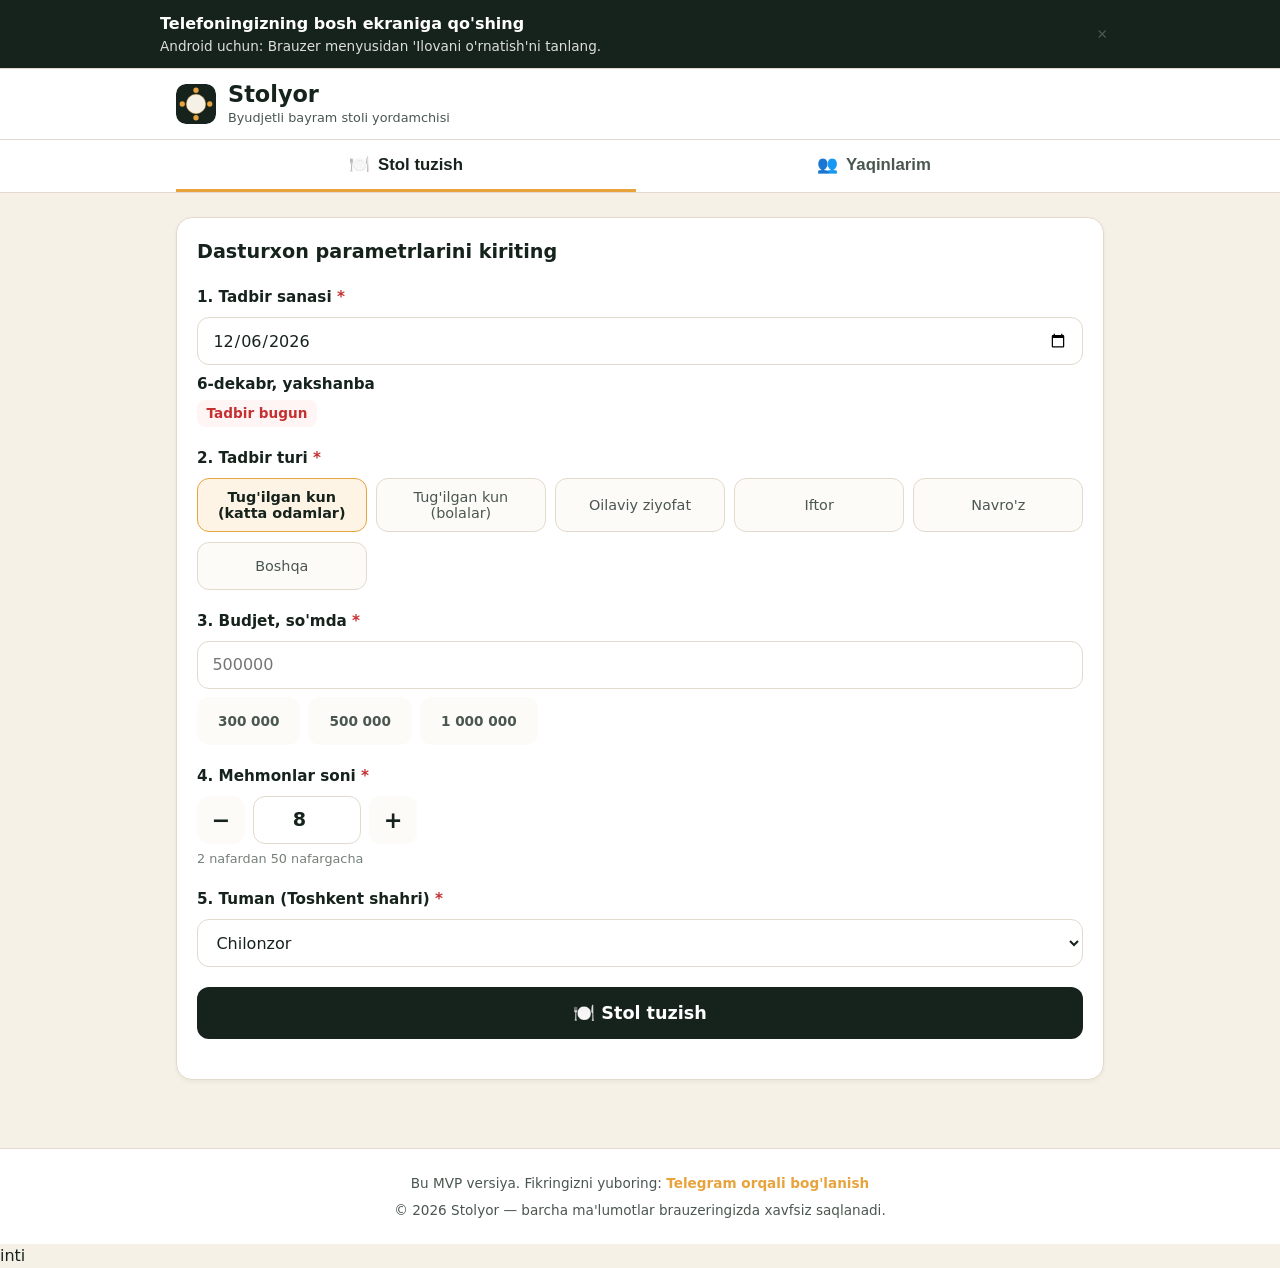
==== index.html @ 7477753a "stolyor" ====
<!DOCTYPE html>
<html lang="uz">
<head>
  <meta charset="UTF-8">
  <meta name="viewport" content="width=device-width, initial-scale=1.0">
  <title>Stolyor — Byudjetli bayram stoli rejalashtiruvchisi</title>
  <meta name="description" content="Tadbir va bayram dasturxonini byudjet asosida rejalashtiruvchi mobil yordamchi">
  <meta name="theme-color" content="#16231D">

  <!-- Favicon va PWA Manifest (nisbiy yo'llar) -->
  <link rel="icon" type="image/svg+xml" href="./icons/icon.svg">
  <link rel="apple-touch-icon" href="./icons/icon-192.png">
  <link rel="manifest" href="./manifest.json">

  <link rel="stylesheet" href="./style.css">
</head>
<body>
  <!-- Ilovani o'rnatish bo'yicha maslahat (PWA Banner) -->
  <aside id="pwa-install-banner" class="pwa-banner hidden" aria-label="Ilovani o'rnatish">
    <div class="pwa-banner-content">
      <div class="pwa-banner-text">
        <strong>Telefoningizning bosh ekraniga qo'shing</strong>
        <p id="pwa-instructions">Ilovadan tez va qulay foydalanish uchun o'rnatib oling.</p>
      </div>
      <div class="pwa-banner-actions">
        <button id="pwa-install-btn" class="btn btn-sm btn-amber hidden">O'rnatish</button>
        <button id="pwa-dismiss-btn" class="btn btn-sm btn-subtle" aria-label="Yopish">✕</button>
      </div>
    </div>
  </aside>

  <!-- Yaqinlashib kelayotgan tadbir eslatmasi (Global Banner) -->
  <section id="global-reminder-banner" class="reminder-banner hidden" aria-live="polite">
    <div class="reminder-content">
      <span class="reminder-icon">🎉</span>
      <div class="reminder-text" id="global-reminder-text"></div>
      <div class="reminder-actions">
        <button id="reminder-plan-btn" class="btn btn-sm btn-amber">Reja tuzish</button>
        <button id="reminder-later-btn" class="btn btn-sm btn-subtle">Keyinroq</button>
      </div>
    </div>
  </section>

  <!-- Asosiy Sarlavha (Header) -->
  <header class="app-header">
    <div class="container header-inner">
      <div class="brand">
        <img src="./icons/icon.svg" alt="Stolyor logotipi" class="app-logo" width="40" height="40">
        <div>
          <h1 class="brand-title">Stolyor</h1>
          <p class="brand-subtitle">Byudjetli bayram stoli yordamchisi</p>
        </div>
      </div>
    </div>
  </header>

  <!-- Asosiy bo'limlar navigatsiyasi (Tabs) -->
  <nav class="tabs-nav-container" aria-label="Asosiy sahifalar">
    <div class="container">
      <div class="tabs-nav" role="tablist">
        <button id="tab-btn-planner" role="tab" aria-selected="true" aria-controls="tab-planner" class="tab-btn active">
          <span class="tab-icon">🍽️</span> Stol tuzish
        </button>
        <button id="tab-btn-people" role="tab" aria-selected="false" aria-controls="tab-people" class="tab-btn">
          <span class="tab-icon">👥</span> Yaqinlarim
        </button>
      </div>
    </div>
  </nav>

  <!-- Asosiy kontent -->
  <main class="container main-content">

    <!-- ========================================== -->
    <!-- TAB 1: STOL TUZISH                         -->
    <!-- ========================================== -->
    <section id="tab-planner" role="tabpanel" aria-labelledby="tab-btn-planner" class="tab-pane active">
      
      <!-- Kiritish formasi -->
      <form id="planner-form" class="card form-card" novalidate>
        <h2 class="card-title">Dasturxon parametrlarini kiriting</h2>

        <!-- 1. Tadbir sanasi -->
        <div class="form-group">
          <label for="event-date" class="form-label">
            1. Tadbir sanasi <span class="required">*</span>
          </label>
          <input type="date" id="event-date" class="form-control" required>
          <div id="date-uzbek-display" class="date-uzbek-badge" aria-live="polite"></div>
          <div id="date-countdown-display" class="date-countdown-badge" aria-live="polite"></div>
          <div id="date-error" class="form-error hidden" role="alert"></div>
        </div>

        <!-- 2. Tadbir turi (Katta chiplar) -->
        <div class="form-group">
          <label class="form-label">
            2. Tadbir turi <span class="required">*</span>
          </label>
          <div id="event-type-chips" class="chips-grid" role="radiogroup" aria-label="Tadbir turi">
            <button type="button" class="chip active" data-type="Tug'ilgan kun (katta odamlar)" role="radio" aria-checked="true">
              Tug'ilgan kun (katta odamlar)
            </button>
            <button type="button" class="chip" data-type="Tug'ilgan kun (bolalar)" role="radio" aria-checked="false">
              Tug'ilgan kun (bolalar)
            </button>
            <button type="button" class="chip" data-type="Oilaviy ziyofat" role="radio" aria-checked="false">
              Oilaviy ziyofat
            </button>
            <button type="button" class="chip" data-type="Iftor" role="radio" aria-checked="false">
              Iftor
            </button>
            <button type="button" class="chip" data-type="Navro'z" role="radio" aria-checked="false">
              Navro'z
            </button>
            <button type="button" class="chip" data-type="Boshqa" role="radio" aria-checked="false">
              Boshqa
            </button>
          </div>
          <div id="custom-event-container" class="custom-event-box hidden">
            <label for="custom-event-input" class="form-label-sub">Tadbir nomini yozing:</label>
            <input type="text" id="custom-event-input" class="form-control" placeholder="Masalan: Kelin salom, Chaqaloq to'yi...">
          </div>
        </div>

        <!-- 3. Budjet (so'mda) -->
        <div class="form-group">
          <label for="budget-input" class="form-label">
            3. Budjet, so'mda <span class="required">*</span>
          </label>
          <input type="number" id="budget-input" class="form-control font-numeric" placeholder="500000" min="50000" step="10000" required>
          <div class="quick-buttons" aria-label="Tezkor byudjet tanlash">
            <button type="button" class="btn btn-chip" data-budget="300000">300 000</button>
            <button type="button" class="btn btn-chip" data-budget="500000">500 000</button>
            <button type="button" class="btn btn-chip" data-budget="1000000">1 000 000</button>
          </div>
          <div id="budget-error" class="form-error hidden" role="alert"></div>
        </div>

        <!-- 4. Mehmonlar soni -->
        <div class="form-group">
          <label for="guests-input" class="form-label">
            4. Mehmonlar soni <span class="required">*</span>
          </label>
          <div class="counter-control">
            <button type="button" id="guests-minus-btn" class="btn counter-btn" aria-label="Mehmonlar sonini kamaytirish">−</button>
            <input type="number" id="guests-input" class="form-control text-center font-numeric counter-input" value="8" min="2" max="50" required>
            <button type="button" id="guests-plus-btn" class="btn counter-btn" aria-label="Mehmonlar sonini ko'paytirish">+</button>
          </div>
          <span class="form-hint">2 nafardan 50 nafargacha</span>
          <div id="guests-error" class="form-error hidden" role="alert"></div>
        </div>

        <!-- 5. Tuman -->
        <div class="form-group">
          <label for="district-select" class="form-label">
            5. Tuman (Toshkent shahri) <span class="required">*</span>
          </label>
          <select id="district-select" class="form-control" required>
            <option value="Chilonzor">Chilonzor</option>
            <option value="Yunusobod">Yunusobod</option>
            <option value="Mirzo Ulug'bek">Mirzo Ulug'bek</option>
            <option value="Yakkasaroy">Yakkasaroy</option>
            <option value="Shayxontohur">Shayxontohur</option>
            <option value="Sergeli">Sergeli</option>
            <option value="Olmazor">Olmazor</option>
            <option value="Mirobod">Mirobod</option>
            <option value="Uchtepa">Uchtepa</option>
            <option value="Bektemir">Bektemir</option>
            <option value="Yashnobod">Yashnobod</option>
          </select>
        </div>

        <!-- 6. Button "Stol tuzish" -->
        <div class="form-group form-action">
          <button type="submit" id="submit-plan-btn" class="btn btn-primary btn-block btn-lg">
            🍽️ Stol tuzish
          </button>
        </div>
      </form>

      <!-- Natija bloki (Plan Result) -->
      <section id="plan-result-container" class="plan-result-container hidden" aria-live="polite">
        
        <!-- Kam byudjet ogohlantirishi -->
        <div id="low-budget-warning" class="alert-box alert-warning hidden" role="alert"></div>

        <!-- Byudjetdan oshib ketish ogohlantirishi -->
        <div id="over-budget-warning" class="alert-box alert-danger hidden" role="alert"></div>

        <!-- Sana bo'yicha maslahat xabari -->
        <div id="date-hint-warning" class="alert-box alert-info hidden"></div>

        <!-- Yaqin kishi eslatmasi/allergiyasi -->
        <div id="person-allergy-notice" class="alert-box alert-amber hidden"></div>

        <!-- Natija Sarlavha Kartasi -->
        <div id="plan-header-card" class="card plan-header-card">
          <div class="plan-header-top">
            <h3 id="plan-title" class="plan-title">Tadbir rejasi</h3>
            <span id="plan-budget-badge" class="badge badge-amber font-numeric"></span>
          </div>
          <p id="plan-summary-line" class="plan-summary-line"></p>
        </div>

        <!-- 3 ta Kategoriya Kartasi -->
        <div class="categories-list">
          
          <!-- 1. Taom Kartasi -->
          <article class="card category-card" id="cat-card-food">
            <div class="category-header">
              <h4 class="category-title">🍲 Taom</h4>
              <span id="cat-subtotal-food" class="badge badge-subtle font-numeric">0 so'm</span>
            </div>
            <div id="cat-items-food" class="items-list"></div>
            <div class="category-footer">
              <button type="button" class="btn btn-sm btn-outline add-item-btn" data-category="taom">
                + Taom qo'shish
              </button>
            </div>
          </article>

          <!-- 2. Tort (yoki Shirinliklar) Kartasi -->
          <article class="card category-card" id="cat-card-cake">
            <div class="category-header">
              <h4 id="cat-title-cake" class="category-title">🎂 Tort</h4>
              <span id="cat-subtotal-cake" class="badge badge-subtle font-numeric">0 so'm</span>
            </div>
            <div id="cat-items-cake" class="items-list"></div>
            <div class="category-footer">
              <button type="button" id="cat-add-btn-cake" class="btn btn-sm btn-outline add-item-btn" data-category="tort">
                + Mahsulot qo'shish
              </button>
            </div>
          </article>

          <!-- 3. Ichimlik va mevalar Kartasi -->
          <article class="card category-card" id="cat-card-drinks">
            <div class="category-header">
              <h4 class="category-title">🍎 Ichimlik va mevalar</h4>
              <span id="cat-subtotal-drinks" class="badge badge-subtle font-numeric">0 so'm</span>
            </div>
            <div id="cat-items-drinks" class="items-list"></div>
            <div class="category-footer">
              <button type="button" class="btn btn-sm btn-outline add-item-btn" data-category="drinks">
                + Ichimlik yoki meva qo'shish
              </button>
            </div>
          </article>

        </div>

        <!-- Live Byudjet va Xulosa Paneli -->
        <div class="card summary-card">
          <div class="summary-row">
            <span>Jami hisoblangan:</span>
            <strong id="plan-total-amount" class="summary-amount font-numeric">0 so'm</strong>
          </div>
          <div class="summary-row" id="plan-balance-row">
            <span id="plan-balance-label">Qoldiq mablag':</span>
            <strong id="plan-balance-amount" class="summary-amount font-numeric">0 so'm</strong>
          </div>
          <div class="progress-bar-container">
            <div id="budget-progress-bar" class="progress-bar" role="progressbar" aria-valuenow="0" aria-valuemin="0" aria-valuemax="100"></div>
          </div>
          <p class="disclaimer-text">
            ⚠️ Narxlar taxminiy. Buyurtma berishdan oldin do'kondan tasdiqlang.
          </p>
        </div>

        <!-- Boshqaruv tugmalari (Actions) -->
        <div class="plan-actions-grid">
          <button type="button" id="regenerate-plan-btn" class="btn btn-secondary">
            🔄 Qayta tuzish
          </button>
          <button type="button" id="undo-plan-btn" class="btn btn-secondary" disabled>
            ↩️ Orqaga qaytarish
          </button>
          <button type="button" id="reset-plan-btn" class="btn btn-secondary">
            ⏮️ Birinchi tavsiyaga qaytish
          </button>
          <button type="button" id="share-plan-btn" class="btn btn-amber">
            📋 Natijani ulashish
          </button>
          <button type="button" id="calendar-export-btn" class="btn btn-outline">
            📅 Eslatma qo'shish (.ics)
          </button>
          <button type="button" id="save-to-person-btn" class="btn btn-outline hidden">
            💾 Shu rejani saqlash
          </button>
        </div>

        <!-- Fikr bildirish (Feedback) -->
        <div class="card feedback-card">
          <div id="feedback-prompt">
            <p class="feedback-question">Foydali bo'ldimi?</p>
            <div class="feedback-buttons">
              <button type="button" class="btn btn-sm btn-outline feedback-btn" data-answer="ha">👍 Ha</button>
              <button type="button" class="btn btn-sm btn-outline feedback-btn" data-answer="yoq">👎 Yo'q</button>
            </div>
          </div>
          <div id="feedback-thanks" class="feedback-thanks hidden">
            Rahmat! Fikringiz xizmatni yaxshilashga yordam beradi.
          </div>
        </div>

      </section>

    </section>

    <!-- ========================================== -->
    <!-- TAB 2: YAQINLARIM                          -->
    <!-- ========================================== -->
    <section id="tab-people" role="tabpanel" aria-labelledby="tab-btn-people" class="tab-pane hidden">
      
      <!-- Maxfiylik va Zaxira qutisi -->
      <div class="card privacy-card">
        <p class="privacy-note">
          🔒 <strong>Maxfiylik:</strong> Ma'lumotlar faqat shu telefonda saqlanadi. Telefon almashsangiz yoki brauzer ma'lumotlarini o'chirsangiz, yo'qoladi.
        </p>
        <div class="backup-actions">
          <button type="button" id="export-json-btn" class="btn btn-sm btn-outline">
            📥 Zaxira nusxa
          </button>
          <label class="btn btn-sm btn-outline file-upload-label">
            📤 Tiklash
            <input type="file" id="import-json-input" accept=".json,application/json" class="hidden">
          </label>
          <button type="button" id="clear-all-people-btn" class="btn btn-sm btn-subtle text-danger">
            🗑️ Hammasini o'chirish
          </button>
        </div>
        <div id="storage-message" class="storage-alert hidden" role="alert"></div>
      </div>

      <!-- Yaqin kishi qo'shish tugmasi va Kalendarga o'tkazish -->
      <div class="people-toolbar">
        <button type="button" id="open-add-person-btn" class="btn btn-primary">
          + Yangi yaqin kishini qo'shish
        </button>
        <button type="button" id="export-all-ics-btn" class="btn btn-outline">
          📅 Hammasini kalendarga qo'shish
        </button>
      </div>
      <p class="calendar-hint-text">
        ℹ️ Eslatmani telefoningizning kalendari yuboradi.
      </p>

      <!-- Yaqin kunlar bloki (Keyingi 30 kun) -->
      <section class="upcoming-section">
        <h3 class="section-heading">Yaqin kunlar (keyingi 30 kun)</h3>
        <div id="upcoming-people-list" class="people-grid"></div>
        <div id="upcoming-empty-msg" class="empty-state-card hidden">
          <p>Yaqin 30 kun ichida hech qanday rejalashtirilgan tadbir yo'q.</p>
        </div>
      </section>

      <!-- Butun yil bo'yicha guruhlangan ro'yxat -->
      <section class="all-year-section">
        <h3 class="section-heading">Barcha oylar</h3>
        <div id="year-grouped-people" class="year-groups"></div>
        <div id="people-empty-state" class="empty-state-card hidden">
          <span class="empty-icon">👥</span>
          <h4>Hali hech kim qo'shilmagan</h4>
          <p>Yaqinlaringizni qo'shing, sana yaqinlashganda eslatamiz.</p>
          <button type="button" class="btn btn-primary add-first-person-btn">+ Yaqin kishini qo'shish</button>
        </div>
      </section>

    </section>

  </main>

  <!-- ========================================== -->
  <!-- MODAL / BOTTOM SHEET: ALMASHTIRISH (SWAP)  -->
  <!-- ========================================== -->
  <div id="swap-modal" class="modal-overlay hidden" role="dialog" aria-modal="true" aria-labelledby="swap-modal-title">
    <div class="modal-sheet">
      <div class="modal-header">
        <h3 id="swap-modal-title" class="modal-title">Mahsulotni almashtirish</h3>
        <button type="button" id="close-swap-modal-btn" class="btn-close" aria-label="Yopish">✕</button>
      </div>
      <div class="modal-body">
        <p id="swap-current-item-info" class="swap-current-text"></p>
        <div id="swap-options-list" class="swap-options-list"></div>
      </div>
    </div>
  </div>

  <!-- ========================================== -->
  <!-- MODAL: YAQIN KISHI QO'SHISH / TAHRIRLASH   -->
  <!-- ========================================== -->
  <div id="person-modal" class="modal-overlay hidden" role="dialog" aria-modal="true" aria-labelledby="person-modal-title">
    <div class="modal-card">
      <div class="modal-header">
        <h3 id="person-modal-title" class="modal-title">Yaqin kishini qo'shish</h3>
        <button type="button" id="close-person-modal-btn" class="btn-close" aria-label="Yopish">✕</button>
      </div>
      <form id="person-form" class="modal-body form-grid" novalidate>
        <input type="hidden" id="person-id-input">

        <!-- Ism -->
        <div class="form-group">
          <label for="person-name" class="form-label">Ism <span class="required">*</span></label>
          <input type="text" id="person-name" class="form-control" placeholder="Masalan: Sardor" required>
        </div>

        <!-- Munosabat -->
        <div class="form-group">
          <label class="form-label">Munosabat <span class="required">*</span></label>
          <div id="relationship-chips" class="chips-wrap" role="radiogroup">
            <button type="button" class="chip active" data-rel="Ona">Ona</button>
            <button type="button" class="chip" data-rel="Ota">Ota</button>
            <button type="button" class="chip" data-rel="Aka-uka">Aka-uka</button>
            <button type="button" class="chip" data-rel="Opa-singil">Opa-singil</button>
            <button type="button" class="chip" data-rel="Farzand">Farzand</button>
            <button type="button" class="chip" data-rel="Do'st">Do'st</button>
            <button type="button" class="chip" data-rel="Hamkasb">Hamkasb</button>
            <button type="button" class="chip" data-rel="Boshqa">Boshqa</button>
          </div>
        </div>

        <!-- Sana (kun va oy majburiy, yil ixtiyoriy) -->
        <div class="form-group">
          <label class="form-label">Sana <span class="required">*</span></label>
          <div class="date-select-row">
            <select id="person-birth-day" class="form-control" aria-label="Kun" required>
              <!-- 1 dan 31 gacha JS orqali to'ldiriladi -->
            </select>
            <select id="person-birth-month" class="form-control" aria-label="Oy" required>
              <option value="1">Yanvar</option>
              <option value="2">Fevral</option>
              <option value="3">Mart</option>
              <option value="4">Aprel</option>
              <option value="5">May</option>
              <option value="6">Iyun</option>
              <option value="7">Iyul</option>
              <option value="8">Avgust</option>
              <option value="9">Sentabr</option>
              <option value="10">Oktabr</option>
              <option value="11">Noyabr</option>
              <option value="12">Dekabr</option>
            </select>
            <input type="number" id="person-birth-year" class="form-control font-numeric" placeholder="Yil (ixtiyoriy)" min="1920" max="2026">
          </div>
          <span class="form-hint">Yil ko'rsatilsa, yoshi hisoblanadi. 29-fevral kabisa bo'lmagan yillarda 28-fevralda nishonlanadi.</span>
        </div>

        <!-- Tadbir turi -->
        <div class="form-group">
          <label class="form-label">Tadbir turi</label>
          <div id="person-event-type-chips" class="chips-wrap" role="radiogroup">
            <button type="button" class="chip active" data-type="Tug'ilgan kun">Tug'ilgan kun</button>
            <button type="button" class="chip" data-type="Nikoh yilligi">Nikoh yilligi</button>
            <button type="button" class="chip" data-type="Yubiley">Yubiley</button>
            <button type="button" class="chip" data-type="Boshqa">Boshqa</button>
          </div>
        </div>

        <!-- Sevimli shirinlik yoki taom -->
        <div class="form-group">
          <label for="person-favorite" class="form-label">Sevimli shirinlik / taom (ixtiyoriy)</label>
          <input type="text" id="person-favorite" class="form-control" placeholder="Masalan: Medovik torti, tandir somsa">
        </div>

        <!-- Allergiya yoki cheklov -->
        <div class="form-group">
          <label for="person-allergy" class="form-label">Allergiya yoki cheklov (ixtiyoriy)</label>
          <input type="text" id="person-allergy" class="form-control" placeholder="Masalan: yong'oqqa allergiya, shakar iste'mol qilmaydi">
        </div>

        <!-- Odatiy byudjet -->
        <div class="form-group">
          <label for="person-budget" class="form-label">Odatiy byudjet, so'mda (ixtiyoriy)</label>
          <input type="number" id="person-budget" class="form-control font-numeric" placeholder="500000" min="50000" step="10000">
        </div>

        <!-- Izoh -->
        <div class="form-group">
          <label for="person-notes" class="form-label">Izoh (ixtiyoriy)</label>
          <textarea id="person-notes" class="form-control" rows="2" placeholder="Qo'shimcha eslatmalar..."></textarea>
        </div>

        <div class="modal-actions">
          <button type="submit" class="btn btn-primary">Saqlash</button>
          <button type="button" id="cancel-person-modal-btn" class="btn btn-subtle">Bekor qilish</button>
        </div>
      </form>
    </div>
  </div>

  <!-- Toast xabarnomasi -->
  <div id="toast" class="toast hidden" role="status" aria-live="polite"></div>

  <!-- Footer -->
  <footer class="app-footer">
    <div class="container footer-content">
      <p class="footer-mvp">Bu MVP versiya. Fikringizni yuboring: <a href="https://t.me/stolyor_aloqa_bot" target="_blank" rel="noopener noreferrer" class="footer-link">Telegram orqali bog'lanish</a></p>
      <p class="footer-copy">© 2026 Stolyor — barcha ma'lumotlar brauzeringizda xavfsiz saqlanadi.</p>
    </div>
  </footer>

  <script src="./app.js"></script>
</body>
</html>
inti
---- style.css ----
/* ========================================================
   Stolyor — Asosiy uslublar jadvali (Mobile-first, CSS)
   ======================================================== */

:root {
  --bg-primary: #F6F1E7;
  --bg-card: #FFFFFF;
  --bg-card-subtle: #FDFBF7;
  --text-primary: #16231D;
  --text-secondary: #4A5750;
  --text-muted: #748079;
  --accent-amber: #E8A33D;
  --accent-amber-hover: #D08F2E;
  --accent-amber-light: #FDF4E5;
  --accent-green: #1E5C3A;
  --accent-green-bg: #E8F5E9;
  --accent-dark-green: #16231D;
  --danger: #C53030;
  --danger-bg: #FFF5F5;
  --border-color: #E3D9CC;
  --border-subtle: #EDE5DA;
  --shadow-sm: 0 2px 4px rgba(22, 35, 29, 0.05);
  --shadow-md: 0 4px 12px rgba(22, 35, 29, 0.08);
  --shadow-lg: 0 10px 25px rgba(22, 35, 29, 0.15);
  --radius-sm: 8px;
  --radius-md: 12px;
  --radius-lg: 16px;
  --font-family: system-ui, -apple-system, BlinkMacSystemFont, 'Segoe UI', Roboto, Helvetica, Arial, sans-serif;
  --transition: all 0.2s ease-in-out;
}

@media (prefers-color-scheme: dark) {
  :root {
    --bg-primary: #121C17;
    --bg-card: #1A2822;
    --bg-card-subtle: #20312A;
    --text-primary: #F1EFE9;
    --text-secondary: #C2CBC6;
    --text-muted: #8E9C95;
    --accent-amber: #F0AF4D;
    --accent-amber-hover: #E39F38;
    --accent-amber-light: #332615;
    --accent-green: #48BB78;
    --accent-green-bg: #1A3828;
    --accent-dark-green: #2B3D34;
    --danger: #FC8181;
    --danger-bg: #3E1D1E;
    --border-color: #2F443A;
    --border-subtle: #24352D;
    --shadow-sm: 0 2px 4px rgba(0, 0, 0, 0.2);
    --shadow-md: 0 4px 12px rgba(0, 0, 0, 0.3);
    --shadow-lg: 0 10px 25px rgba(0, 0, 0, 0.45);
  }
}

/* Baza reset va tipografiya */
*, *::before, *::after {
  box-sizing: border-box;
  margin: 0;
  padding: 0;
}

html {
  font-size: 16px;
  -webkit-text-size-adjust: 100%;
}

body {
  font-family: var(--font-family);
  background-color: var(--bg-primary);
  color: var(--text-primary);
  line-height: 1.5;
  min-height: 100vh;
  display: flex;
  flex-direction: column;
}

.container {
  width: 100%;
  max-width: 960px;
  margin-left: auto;
  margin-right: auto;
  padding-left: 1rem;
  padding-right: 1rem;
}

/* PWA va Eslatma Bannerlari */
.pwa-banner {
  background-color: var(--accent-dark-green);
  color: #FFFFFF;
  padding: 0.75rem 1rem;
  border-bottom: 1px solid var(--border-color);
}

.pwa-banner-content {
  max-width: 960px;
  margin: 0 auto;
  display: flex;
  align-items: center;
  justify-content: space-between;
  gap: 1rem;
}

.pwa-banner-text p {
  font-size: 0.85rem;
  opacity: 0.85;
}

.pwa-banner-actions {
  display: flex;
  gap: 0.5rem;
  align-items: center;
  flex-shrink: 0;
}

.reminder-banner {
  background-color: var(--accent-amber-light);
  border-bottom: 2px solid var(--accent-amber);
  color: var(--text-primary);
  padding: 0.75rem 1rem;
}

.reminder-content {
  max-width: 960px;
  margin: 0 auto;
  display: flex;
  align-items: center;
  gap: 0.75rem;
  flex-wrap: wrap;
}

.reminder-icon {
  font-size: 1.4rem;
}

.reminder-text {
  flex: 1 1 200px;
  font-weight: 500;
  font-size: 0.95rem;
}

.reminder-actions {
  display: flex;
  gap: 0.5rem;
}

/* Sarlavha (Header) */
.app-header {
  background-color: var(--bg-card);
  border-bottom: 1px solid var(--border-color);
  padding: 0.75rem 0;
  box-shadow: var(--shadow-sm);
}

.header-inner {
  display: flex;
  align-items: center;
  justify-content: space-between;
}

.brand {
  display: flex;
  align-items: center;
  gap: 0.75rem;
}

.app-logo {
  border-radius: 10px;
  flex-shrink: 0;
}

.brand-title {
  font-size: 1.4rem;
  font-weight: 700;
  color: var(--text-primary);
  line-height: 1.2;
}

.brand-subtitle {
  font-size: 0.8rem;
  color: var(--text-secondary);
}

/* Navigatsiya Tablari */
.tabs-nav-container {
  background-color: var(--bg-card);
  border-bottom: 1px solid var(--border-color);
  position: sticky;
  top: 0;
  z-index: 100;
}

.tabs-nav {
  display: flex;
  gap: 0.5rem;
}

.tab-btn {
  flex: 1;
  background: none;
  border: none;
  padding: 0.85rem 0.5rem;
  font-size: 1.05rem;
  font-weight: 600;
  color: var(--text-secondary);
  cursor: pointer;
  border-bottom: 3px solid transparent;
  display: flex;
  align-items: center;
  justify-content: center;
  gap: 0.5rem;
  min-height: 48px;
  transition: var(--transition);
}

.tab-btn:hover {
  color: var(--text-primary);
  background-color: rgba(232, 163, 61, 0.05);
}

.tab-btn.active {
  color: var(--text-primary);
  border-bottom-color: var(--accent-amber);
}

/* Asosiy Kontent */
.main-content {
  flex: 1;
  padding-top: 1.5rem;
  padding-bottom: 3rem;
}

.tab-pane {
  display: block;
}

.tab-pane.hidden {
  display: none !important;
}

/* Kartalar va Formalar */
.card {
  background-color: var(--bg-card);
  border: 1px solid var(--border-color);
  border-radius: var(--radius-lg);
  padding: 1.25rem;
  box-shadow: var(--shadow-sm);
  margin-bottom: 1.25rem;
}

.card-title {
  font-size: 1.2rem;
  font-weight: 700;
  margin-bottom: 1.25rem;
  color: var(--text-primary);
}

/* Forma Elementlari */
.form-group {
  margin-bottom: 1.25rem;
}

.form-label {
  display: block;
  font-size: 0.95rem;
  font-weight: 600;
  margin-bottom: 0.5rem;
  color: var(--text-primary);
}

.form-label-sub {
  display: block;
  font-size: 0.85rem;
  margin-bottom: 0.35rem;
  color: var(--text-secondary);
}

.required {
  color: var(--danger);
}

.form-control {
  width: 100%;
  min-height: 48px;
  padding: 0.65rem 0.9rem;
  font-size: 1rem; /* iOS da auto-zoom oldini oladi */
  font-family: inherit;
  color: var(--text-primary);
  background-color: var(--bg-card);
  border: 1.5px solid var(--border-color);
  border-radius: var(--radius-md);
  outline: none;
  transition: var(--transition);
}

.form-control:focus {
  border-color: var(--accent-amber);
  box-shadow: 0 0 0 3px rgba(232, 163, 61, 0.2);
}

.form-hint {
  display: block;
  font-size: 0.8rem;
  color: var(--text-muted);
  margin-top: 0.35rem;
}

.form-error {
  color: var(--danger);
  font-size: 0.85rem;
  font-weight: 500;
  margin-top: 0.35rem;
}

/* O'zbekcha sana va ortga hisoblash nishonlari */
.date-uzbek-badge {
  margin-top: 0.5rem;
  font-weight: 600;
  font-size: 0.95rem;
  color: var(--accent-dark-green);
}

.date-countdown-badge {
  display: inline-block;
  margin-top: 0.25rem;
  font-size: 0.85rem;
  font-weight: 600;
  padding: 0.2rem 0.6rem;
  border-radius: var(--radius-sm);
  background-color: var(--accent-amber-light);
  color: var(--text-primary);
}

.date-countdown-badge.urgent {
  background-color: var(--danger-bg);
  color: var(--danger);
}

/* Chiplar (Radio Buttons) */
.chips-grid {
  display: grid;
  grid-template-columns: repeat(auto-fill, minmax(150px, 1fr));
  gap: 0.6rem;
}

.chips-wrap {
  display: flex;
  flex-wrap: wrap;
  gap: 0.5rem;
}

.chip {
  min-height: 48px;
  padding: 0.65rem 0.85rem;
  font-size: 0.9rem;
  font-weight: 500;
  font-family: inherit;
  background-color: var(--bg-card-subtle);
  color: var(--text-secondary);
  border: 1.5px solid var(--border-color);
  border-radius: var(--radius-md);
  cursor: pointer;
  text-align: center;
  transition: var(--transition);
  display: flex;
  align-items: center;
  justify-content: center;
}

.chip:hover {
  border-color: var(--accent-amber);
  color: var(--text-primary);
}

.chip.active {
  background-color: var(--accent-amber-light);
  border-color: var(--accent-amber);
  color: var(--text-primary);
  font-weight: 700;
}

.custom-event-box {
  margin-top: 0.75rem;
  padding: 0.75rem;
  background-color: var(--bg-card-subtle);
  border-radius: var(--radius-md);
  border: 1px dashed var(--border-color);
}

/* Tezkor tugmalar */
.quick-buttons {
  display: flex;
  gap: 0.5rem;
  margin-top: 0.5rem;
}

.btn-chip {
  min-height: 40px;
  padding: 0.4rem 0.75rem;
  font-size: 0.85rem;
  font-weight: 600;
  background-color: var(--bg-card-subtle);
  border: 1px solid var(--border-color);
  border-radius: var(--radius-sm);
  color: var(--text-secondary);
  cursor: pointer;
  transition: var(--transition);
}

.btn-chip:hover {
  background-color: var(--accent-amber-light);
  border-color: var(--accent-amber);
  color: var(--text-primary);
}

/* Hisoblagich nazorati (- va +) */
.counter-control {
  display: flex;
  align-items: center;
  gap: 0.5rem;
  max-width: 220px;
}

.counter-btn {
  width: 48px;
  height: 48px;
  font-size: 1.4rem;
  font-weight: 700;
  background-color: var(--bg-card-subtle);
  border: 1.5px solid var(--border-color);
  border-radius: var(--radius-md);
  color: var(--text-primary);
  display: flex;
  align-items: center;
  justify-content: center;
  cursor: pointer;
  transition: var(--transition);
  flex-shrink: 0;
}

.counter-btn:hover {
  background-color: var(--accent-amber-light);
  border-color: var(--accent-amber);
}

.counter-input {
  text-align: center;
  font-size: 1.2rem;
  font-weight: 700;
}

/* Tugmalar */
.btn {
  font-family: inherit;
  font-weight: 600;
  border-radius: var(--radius-md);
  cursor: pointer;
  display: inline-flex;
  align-items: center;
  justify-content: center;
  gap: 0.5rem;
  text-decoration: none;
  transition: var(--transition);
  border: 1px solid transparent;
  min-height: 48px;
  padding: 0.65rem 1.25rem;
}

.btn-sm {
  min-height: 38px;
  padding: 0.35rem 0.75rem;
  font-size: 0.85rem;
}

.btn-lg {
  min-height: 52px;
  font-size: 1.1rem;
}

.btn-block {
  width: 100%;
}

.btn-primary {
  background-color: var(--accent-dark-green);
  color: #FFFFFF;
}

.btn-primary:hover {
  background-color: #0E1612;
  box-shadow: var(--shadow-sm);
}

.btn-amber {
  background-color: var(--accent-amber);
  color: #16231D;
  font-weight: 700;
}

.btn-amber:hover {
  background-color: var(--accent-amber-hover);
}

.btn-secondary {
  background-color: var(--bg-card-subtle);
  border-color: var(--border-color);
  color: var(--text-primary);
}

.btn-secondary:hover {
  background-color: var(--border-subtle);
}

.btn-outline {
  background-color: transparent;
  border-color: var(--border-color);
  color: var(--text-primary);
}

.btn-outline:hover {
  border-color: var(--accent-amber);
  background-color: rgba(232, 163, 61, 0.08);
}

.btn-subtle {
  background: none;
  border: none;
  color: var(--text-secondary);
}

.btn-subtle:hover {
  color: var(--text-primary);
  background-color: var(--bg-card-subtle);
}

.btn:disabled {
  opacity: 0.5;
  cursor: not-allowed;
}

/* Ogohlantirish Qutilari (Alerts) */
.alert-box {
  padding: 0.85rem 1.1rem;
  border-radius: var(--radius-md);
  margin-bottom: 1.25rem;
  font-size: 0.95rem;
  font-weight: 500;
  line-height: 1.45;
}

.alert-warning {
  background-color: var(--accent-amber-light);
  border-left: 4px solid var(--accent-amber);
  color: var(--text-primary);
}

.alert-danger {
  background-color: var(--danger-bg);
  border-left: 4px solid var(--danger);
  color: var(--danger);
}

.alert-info {
  background-color: var(--bg-card-subtle);
  border-left: 4px solid var(--accent-green);
  color: var(--text-primary);
}

.alert-amber {
  background-color: var(--accent-amber-light);
  border: 1px solid var(--accent-amber);
  color: var(--text-primary);
}

/* Natija Sarlavha Kartasi */
.plan-header-card {
  background: linear-gradient(135deg, var(--bg-card) 0%, var(--bg-card-subtle) 100%);
  border-left: 4px solid var(--accent-amber);
}

.plan-header-top {
  display: flex;
  align-items: center;
  justify-content: space-between;
  gap: 1rem;
  margin-bottom: 0.5rem;
}

.plan-title {
  font-size: 1.25rem;
  font-weight: 700;
}

.plan-summary-line {
  font-size: 0.95rem;
  color: var(--text-secondary);
  font-weight: 500;
}

/* Kategoriya Kartalari */
.categories-list {
  display: flex;
  flex-direction: column;
  gap: 1.25rem;
}

.category-card {
  padding: 1.25rem;
}

.category-header {
  display: flex;
  align-items: center;
  justify-content: space-between;
  margin-bottom: 1rem;
  padding-bottom: 0.5rem;
  border-bottom: 1px solid var(--border-subtle);
}

.category-title {
  font-size: 1.15rem;
  font-weight: 700;
}

.category-footer {
  margin-top: 1rem;
  display: flex;
  justify-content: flex-end;
}

/* Mahsulot Elementi (Item Row) */
.items-list {
  display: flex;
  flex-direction: column;
  gap: 0.85rem;
}

.item-row {
  background-color: var(--bg-card-subtle);
  border: 1px solid var(--border-color);
  border-radius: var(--radius-md);
  padding: 0.9rem;
  display: flex;
  flex-direction: column;
  gap: 0.6rem;
  transition: transform 0.2s, box-shadow 0.2s, background-color 0.4s;
}

.item-row.item-updated {
  animation: pulse-highlight 1.2s ease-out;
}

@keyframes pulse-highlight {
  0% { background-color: var(--accent-amber-light); border-color: var(--accent-amber); }
  100% { background-color: var(--bg-card-subtle); border-color: var(--border-color); }
}

.item-main-info {
  display: flex;
  align-items: flex-start;
  justify-content: space-between;
  gap: 0.75rem;
}

.item-title-group {
  flex: 1;
}

.item-name {
  font-size: 1rem;
  font-weight: 600;
  color: var(--text-primary);
  margin-bottom: 0.2rem;
}

.item-badges {
  display: flex;
  flex-wrap: wrap;
  gap: 0.35rem;
  margin-top: 0.3rem;
}

.item-pricing {
  text-align: right;
  flex-shrink: 0;
}

.item-subtotal {
  font-size: 1.05rem;
  font-weight: 700;
  color: var(--text-primary);
}

.item-unit-calc {
  font-size: 0.8rem;
  color: var(--text-secondary);
}

/* Do'kon ma'lumotlari qatori */
.item-shop-row {
  display: flex;
  align-items: center;
  justify-content: space-between;
  flex-wrap: wrap;
  gap: 0.5rem;
  padding-top: 0.5rem;
  border-top: 1px dashed var(--border-subtle);
  font-size: 0.85rem;
}

.item-shop-details {
  display: flex;
  align-items: center;
  flex-wrap: wrap;
  gap: 0.4rem;
}

.shop-name {
  font-weight: 600;
  color: var(--text-primary);
}

.item-shop-actions {
  display: flex;
  align-items: center;
  gap: 0.4rem;
}

/* Mahsulot boshqaruv tugmalari */
.item-actions-row {
  display: flex;
  align-items: center;
  justify-content: space-between;
  gap: 0.5rem;
  padding-top: 0.4rem;
}

.item-btn-group {
  display: flex;
  align-items: center;
  gap: 0.4rem;
}

/* Nishonlar (Badges) */
.badge {
  display: inline-flex;
  align-items: center;
  padding: 0.2rem 0.55rem;
  font-size: 0.8rem;
  font-weight: 600;
  border-radius: var(--radius-sm);
  line-height: 1.3;
}

.badge-amber {
  background-color: var(--accent-amber);
  color: #16231D;
}

.badge-subtle {
  background-color: var(--bg-primary);
  color: var(--text-secondary);
  border: 1px solid var(--border-color);
}

.badge-open {
  background-color: var(--accent-green-bg);
  color: var(--accent-green);
  border: 1px solid rgba(72, 187, 120, 0.3);
}

.badge-closed {
  background-color: var(--accent-amber-light);
  color: #B7791F;
  border: 1px solid rgba(232, 163, 61, 0.4);
}

.badge-partner {
  background-color: var(--accent-amber-light);
  color: #B7791F;
  font-weight: 700;
}

.badge-home {
  background-color: #EBF8FF;
  color: #2B6CB0;
  border: 1px solid #BEE3F8;
}

@media (prefers-color-scheme: dark) {
  .badge-home {
    background-color: #1A365D;
    color: #90CDF4;
    border-color: #2A4365;
  }
}

.badge-saving {
  background-color: var(--accent-green-bg);
  color: var(--accent-green);
  font-weight: 700;
}

/* Xulosa Kartasi (Summary) */
.summary-card {
  background-color: var(--bg-card);
  border-top: 3px solid var(--accent-amber);
}

.summary-row {
  display: flex;
  align-items: center;
  justify-content: space-between;
  margin-bottom: 0.5rem;
  font-size: 1.05rem;
}

.summary-amount {
  font-size: 1.3rem;
  font-weight: 700;
}

.progress-bar-container {
  width: 100%;
  height: 8px;
  background-color: var(--border-color);
  border-radius: 4px;
  margin: 0.75rem 0;
  overflow: hidden;
}

.progress-bar {
  height: 100%;
  background-color: var(--accent-green);
  transition: width 0.3s ease, background-color 0.3s ease;
}

.progress-bar.over {
  background-color: var(--danger);
}

.disclaimer-text {
  font-size: 0.85rem;
  color: var(--text-muted);
  margin-top: 0.5rem;
}

/* Amal tugmalari to'plami */
.plan-actions-grid {
  display: grid;
  grid-template-columns: repeat(auto-fit, minmax(170px, 1fr));
  gap: 0.65rem;
  margin-bottom: 1.25rem;
}

/* Fikr bildirish kartasi */
.feedback-card {
  text-align: center;
  padding: 1rem;
}

.feedback-question {
  font-weight: 600;
  margin-bottom: 0.5rem;
}

.feedback-buttons {
  display: inline-flex;
  gap: 0.5rem;
}

.feedback-thanks {
  color: var(--accent-green);
  font-weight: 600;
  font-size: 0.95rem;
}

/* Tab 2: Yaqinlarim Uslublari */
.privacy-card {
  background-color: var(--bg-card-subtle);
  border-left: 4px solid var(--accent-dark-green);
}

.privacy-note {
  font-size: 0.85rem;
  color: var(--text-secondary);
  margin-bottom: 0.75rem;
}

.backup-actions {
  display: flex;
  flex-wrap: wrap;
  gap: 0.5rem;
  align-items: center;
}

.file-upload-label {
  margin: 0;
  cursor: pointer;
}

.text-danger {
  color: var(--danger) !important;
}

.storage-alert {
  margin-top: 0.5rem;
  font-size: 0.85rem;
  font-weight: 600;
  color: var(--accent-green);
}

.people-toolbar {
  display: flex;
  flex-wrap: wrap;
  gap: 0.75rem;
  margin: 1.25rem 0 0.5rem;
}

.calendar-hint-text {
  font-size: 0.8rem;
  color: var(--text-muted);
  margin-bottom: 1.5rem;
}

.section-heading {
  font-size: 1.2rem;
  font-weight: 700;
  margin-bottom: 1rem;
  color: var(--text-primary);
}

.people-grid {
  display: grid;
  grid-template-columns: repeat(auto-fill, minmax(280px, 1fr));
  gap: 1rem;
  margin-bottom: 1.5rem;
}

/* Yaqin kishi kartasi */
.person-card {
  background-color: var(--bg-card);
  border: 1px solid var(--border-color);
  border-radius: var(--radius-md);
  padding: 1rem;
  box-shadow: var(--shadow-sm);
  display: flex;
  flex-direction: column;
  justify-content: space-between;
  gap: 0.75rem;
  position: relative;
}

.person-card.urgent-card {
  border-left: 4px solid var(--accent-amber);
}

.person-card-header {
  display: flex;
  align-items: flex-start;
  justify-content: space-between;
  gap: 0.5rem;
}

.person-name-group h4 {
  font-size: 1.05rem;
  font-weight: 700;
}

.person-rel-badge {
  display: inline-block;
  font-size: 0.75rem;
  padding: 0.15rem 0.45rem;
  border-radius: var(--radius-sm);
  background-color: var(--bg-card-subtle);
  border: 1px solid var(--border-color);
  color: var(--text-secondary);
}

.person-date-row {
  display: flex;
  align-items: center;
  justify-content: space-between;
  font-size: 0.9rem;
}

.person-date-text {
  font-weight: 600;
}

.person-countdown {
  font-weight: 700;
  font-size: 0.85rem;
  padding: 0.2rem 0.5rem;
  border-radius: var(--radius-sm);
}

.person-countdown.today {
  background-color: var(--danger-bg);
  color: var(--danger);
}

.person-countdown.soon {
  background-color: var(--accent-amber-light);
  color: #B7791F;
}

.person-meta {
  font-size: 0.85rem;
  color: var(--text-secondary);
  line-height: 1.4;
}

.person-notes-box {
  background-color: var(--bg-card-subtle);
  padding: 0.5rem;
  border-radius: var(--radius-sm);
  font-size: 0.8rem;
  border-left: 2px solid var(--accent-amber);
}

.person-card-actions {
  display: flex;
  flex-wrap: wrap;
  gap: 0.4rem;
  padding-top: 0.5rem;
  border-top: 1px solid var(--border-subtle);
}

/* Yil guruhlari */
.year-groups {
  display: flex;
  flex-direction: column;
  gap: 1rem;
}

.month-group-card {
  background-color: var(--bg-card);
  border: 1px solid var(--border-color);
  border-radius: var(--radius-md);
  padding: 1rem;
}

.month-heading {
  font-size: 1.05rem;
  font-weight: 700;
  padding-bottom: 0.4rem;
  margin-bottom: 0.6rem;
  border-bottom: 1px solid var(--border-subtle);
  color: var(--accent-dark-green);
}

.month-people-list {
  display: flex;
  flex-direction: column;
  gap: 0.5rem;
}

.month-person-item {
  display: flex;
  align-items: center;
  justify-content: space-between;
  padding: 0.4rem 0.6rem;
  background-color: var(--bg-card-subtle);
  border-radius: var(--radius-sm);
  font-size: 0.9rem;
}

.empty-state-card {
  text-align: center;
  padding: 2.5rem 1rem;
  background-color: var(--bg-card);
  border: 1.5px dashed var(--border-color);
  border-radius: var(--radius-lg);
  margin-top: 1rem;
}

.empty-icon {
  font-size: 2.5rem;
  display: block;
  margin-bottom: 0.5rem;
}

.empty-state-card h4 {
  font-size: 1.15rem;
  margin-bottom: 0.4rem;
}

.empty-state-card p {
  color: var(--text-secondary);
  font-size: 0.9rem;
  margin-bottom: 1rem;
}

/* Modallar va Bottom Sheet */
.modal-overlay {
  position: fixed;
  top: 0;
  left: 0;
  right: 0;
  bottom: 0;
  background-color: rgba(22, 35, 29, 0.6);
  z-index: 1000;
  display: flex;
  align-items: flex-end; /* Mobile: bottom sheet */
  justify-content: center;
  backdrop-filter: blur(2px);
  padding: 0;
}

@media (min-width: 640px) {
  .modal-overlay {
    align-items: center;
    padding: 1.5rem;
  }
}

.modal-sheet, .modal-card {
  background-color: var(--bg-card);
  width: 100%;
  max-width: 600px;
  max-height: 85vh;
  border-top-left-radius: var(--radius-lg);
  border-top-right-radius: var(--radius-lg);
  display: flex;
  flex-direction: column;
  box-shadow: var(--shadow-lg);
  animation: slide-up 0.25s ease-out;
  overflow: hidden;
}

@media (min-width: 640px) {
  .modal-sheet, .modal-card {
    border-radius: var(--radius-lg);
    animation: fade-in 0.2s ease-out;
  }
}

@keyframes slide-up {
  from { transform: translateY(100%); }
  to { transform: translateY(0); }
}

@keyframes fade-in {
  from { opacity: 0; transform: scale(0.96); }
  to { opacity: 1; transform: scale(1); }
}

.modal-header {
  padding: 1rem 1.25rem;
  border-bottom: 1px solid var(--border-color);
  display: flex;
  align-items: center;
  justify-content: space-between;
}

.modal-title {
  font-size: 1.15rem;
  font-weight: 700;
}

.btn-close {
  background: none;
  border: none;
  font-size: 1.3rem;
  color: var(--text-secondary);
  cursor: pointer;
  padding: 0.4rem;
  line-height: 1;
}

.modal-body {
  padding: 1.25rem;
  overflow-y: auto;
}

.swap-current-text {
  font-size: 0.9rem;
  color: var(--text-secondary);
  margin-bottom: 1rem;
}

.swap-options-list {
  display: flex;
  flex-direction: column;
  gap: 0.75rem;
}

.swap-option-card {
  background-color: var(--bg-card-subtle);
  border: 1px solid var(--border-color);
  border-radius: var(--radius-md);
  padding: 0.85rem;
  display: flex;
  align-items: center;
  justify-content: space-between;
  gap: 0.75rem;
  transition: var(--transition);
}

.swap-option-card:hover {
  border-color: var(--accent-amber);
}

.swap-opt-info {
  flex: 1;
}

.swap-opt-name {
  font-weight: 600;
  font-size: 0.95rem;
  margin-bottom: 0.2rem;
}

.swap-opt-meta {
  font-size: 0.8rem;
  color: var(--text-secondary);
}

.swap-opt-price-group {
  text-align: right;
  flex-shrink: 0;
}

.swap-opt-total {
  font-weight: 700;
  font-size: 0.95rem;
}

.price-diff {
  display: block;
  font-size: 0.8rem;
  font-weight: 700;
}

.price-diff.diff-plus {
  color: #D69E2E; /* amber */
}

.price-diff.diff-minus {
  color: var(--accent-green); /* green */
}

.price-diff.diff-zero {
  color: var(--text-muted);
}

/* Yaqin kishi formasi sanalar qatori */
.date-select-row {
  display: grid;
  grid-template-columns: 80px 1fr 110px;
  gap: 0.5rem;
}

.modal-actions {
  display: flex;
  justify-content: flex-end;
  gap: 0.75rem;
  margin-top: 1.5rem;
}

/* Toast Bildirishnomasi */
.toast {
  position: fixed;
  bottom: 1.5rem;
  left: 50%;
  transform: translateX(-50%);
  background-color: var(--accent-dark-green);
  color: #FFFFFF;
  padding: 0.75rem 1.25rem;
  border-radius: var(--radius-md);
  font-weight: 600;
  font-size: 0.95rem;
  box-shadow: var(--shadow-lg);
  z-index: 2000;
  animation: toast-fade 0.3s ease-out;
  max-width: 90vw;
  text-align: center;
}

@keyframes toast-fade {
  from { opacity: 0; transform: translate(-50%, 20px); }
  to { opacity: 1; transform: translate(-50%, 0); }
}

/* Footer */
.app-footer {
  margin-top: auto;
  background-color: var(--bg-card);
  border-top: 1px solid var(--border-color);
  padding: 1.5rem 0;
  font-size: 0.85rem;
  color: var(--text-secondary);
  text-align: center;
}

.footer-content {
  display: flex;
  flex-direction: column;
  gap: 0.4rem;
}

.footer-link {
  color: var(--accent-amber);
  text-decoration: none;
  font-weight: 600;
}

.footer-link:hover {
  text-decoration: underline;
}

/* Foydali klasslar */
.hidden {
  display: none !important;
}

.font-numeric {
  font-variant-numeric: tabular-nums;
}

/* Responsive moslashuvchanlik */
@media (max-width: 480px) {
  .date-select-row {
    grid-template-columns: 1fr 1fr;
  }
  .date-select-row input {
    grid-column: span 2;
  }
  .plan-header-top {
    flex-direction: column;
    align-items: flex-start;
  }
  .item-main-info {
    flex-direction: column;
    align-items: flex-start;
  }
  .item-pricing {
    text-align: left;
    margin-top: 0.25rem;
  }
}
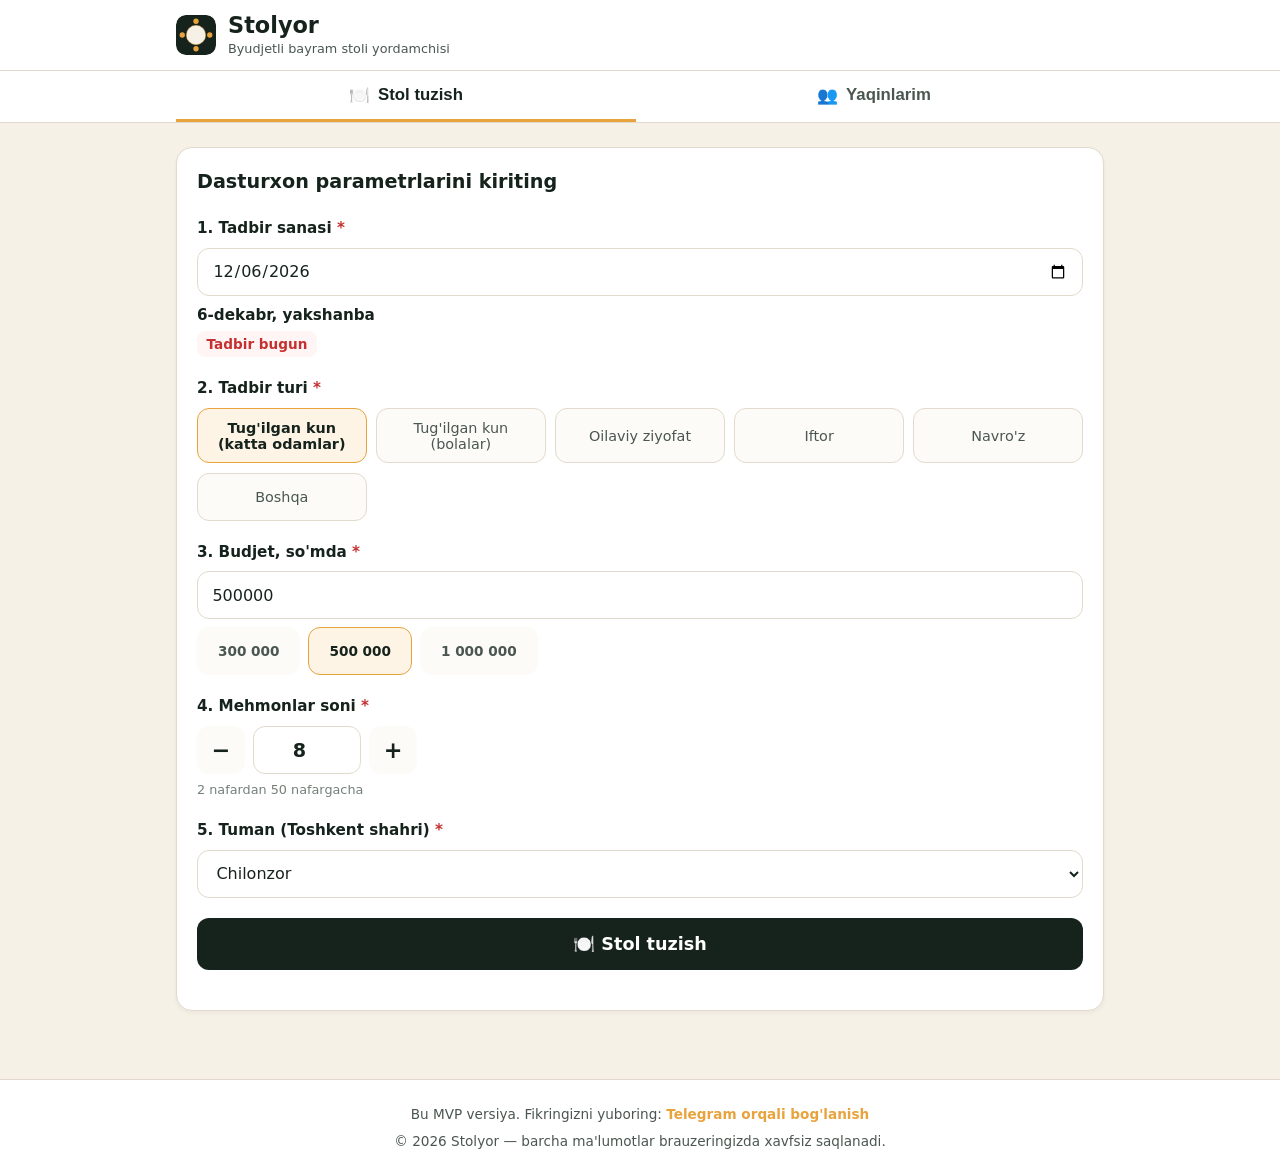
==== commit 1cca809a: "yangilik" ====
--- a/index.html
+++ b/index.html
@@ -127,10 +127,10 @@
           <label for="budget-input" class="form-label">
             3. Budjet, so'mda <span class="required">*</span>
           </label>
-          <input type="number" id="budget-input" class="form-control font-numeric" placeholder="500000" min="50000" step="10000" required>
+          <input type="number" id="budget-input" class="form-control font-numeric" value="500000" placeholder="500000" min="50000" step="10000" required>
           <div class="quick-buttons" aria-label="Tezkor byudjet tanlash">
             <button type="button" class="btn btn-chip" data-budget="300000">300 000</button>
-            <button type="button" class="btn btn-chip" data-budget="500000">500 000</button>
+            <button type="button" class="btn btn-chip active" data-budget="500000">500 000</button>
             <button type="button" class="btn btn-chip" data-budget="1000000">1 000 000</button>
           </div>
           <div id="budget-error" class="form-error hidden" role="alert"></div>
@@ -219,15 +219,15 @@
             </div>
           </article>
 
-          <!-- 2. Tort (yoki Shirinliklar) Kartasi -->
+          <!-- 2. Shirinliklar (yoki Tort) Kartasi -->
           <article class="card category-card" id="cat-card-cake">
             <div class="category-header">
-              <h4 id="cat-title-cake" class="category-title">🎂 Tort</h4>
+              <h4 id="cat-title-cake" class="category-title">🍬 Shirinliklar</h4>
               <span id="cat-subtotal-cake" class="badge badge-subtle font-numeric">0 so'm</span>
             </div>
             <div id="cat-items-cake" class="items-list"></div>
             <div class="category-footer">
-              <button type="button" id="cat-add-btn-cake" class="btn btn-sm btn-outline add-item-btn" data-category="tort">
+              <button type="button" id="cat-add-btn-cake" class="btn btn-sm btn-outline add-item-btn" data-category="cake">
                 + Mahsulot qo'shish
               </button>
             </div>
@@ -263,7 +263,7 @@
             <div id="budget-progress-bar" class="progress-bar" role="progressbar" aria-valuenow="0" aria-valuemin="0" aria-valuemax="100"></div>
           </div>
           <p class="disclaimer-text">
-            ⚠️ Narxlar taxminiy. Buyurtma berishdan oldin do'kondan tasdiqlang.
+            ⚠️ Narxlar taxminiy (2026-yil noyabr holatiga ko'ra). Buyurtma berishdan oldin do'kondan tasdiqlang.
           </p>
         </div>
 
@@ -424,7 +424,37 @@
           <label class="form-label">Sana <span class="required">*</span></label>
           <div class="date-select-row">
             <select id="person-birth-day" class="form-control" aria-label="Kun" required>
-              <!-- 1 dan 31 gacha JS orqali to'ldiriladi -->
+              <option value="1">1-kun</option>
+              <option value="2">2-kun</option>
+              <option value="3">3-kun</option>
+              <option value="4">4-kun</option>
+              <option value="5">5-kun</option>
+              <option value="6">6-kun</option>
+              <option value="7">7-kun</option>
+              <option value="8">8-kun</option>
+              <option value="9">9-kun</option>
+              <option value="10">10-kun</option>
+              <option value="11">11-kun</option>
+              <option value="12">12-kun</option>
+              <option value="13">13-kun</option>
+              <option value="14">14-kun</option>
+              <option value="15">15-kun</option>
+              <option value="16">16-kun</option>
+              <option value="17">17-kun</option>
+              <option value="18">18-kun</option>
+              <option value="19">19-kun</option>
+              <option value="20">20-kun</option>
+              <option value="21">21-kun</option>
+              <option value="22">22-kun</option>
+              <option value="23">23-kun</option>
+              <option value="24">24-kun</option>
+              <option value="25">25-kun</option>
+              <option value="26">26-kun</option>
+              <option value="27">27-kun</option>
+              <option value="28">28-kun</option>
+              <option value="29">29-kun</option>
+              <option value="30">30-kun</option>
+              <option value="31">31-kun</option>
             </select>
             <select id="person-birth-month" class="form-control" aria-label="Oy" required>
               <option value="1">Yanvar</option>
@@ -499,7 +529,9 @@
     </div>
   </footer>
 
+  <script src="./data/shops.js"></script>
+  <script src="./data/foods.js"></script>
+  <script src="./data/drinks.js"></script>
   <script src="./app.js"></script>
 </body>
-</html>
-inti+</html>
--- a/style.css
+++ b/style.css
@@ -413,6 +413,13 @@
   color: var(--text-primary);
 }
 
+.btn-chip.active {
+  background-color: var(--accent-amber-light);
+  border-color: var(--accent-amber);
+  color: var(--text-primary);
+  font-weight: 700;
+}
+
 /* Hisoblagich nazorati (- va +) */
 .counter-control {
   display: flex;
@@ -662,15 +669,85 @@
   gap: 0.75rem;
 }
 
+.item-img-wrap {
+  width: 88px;
+  height: 58px;
+  flex-shrink: 0;
+  border-radius: var(--radius-sm);
+  overflow: hidden;
+  background: linear-gradient(135deg, rgba(232, 163, 61, 0.18), rgba(30, 92, 58, 0.18));
+  position: relative;
+  display: flex;
+  align-items: center;
+  justify-content: center;
+  border: 1px solid var(--border-subtle);
+}
+
+.item-img-wrap img {
+  width: 100%;
+  height: 100%;
+  object-fit: cover;
+  display: block;
+  transition: transform 0.25s ease;
+}
+
+.item-img-wrap:hover img {
+  transform: scale(1.05);
+}
+
+.item-img-fallback-icon {
+  display: none;
+  font-size: 1.8rem;
+  line-height: 1;
+}
+
+.item-img-wrap.img-fallback img {
+  display: none;
+}
+
+.item-img-wrap.img-fallback .item-img-fallback-icon {
+  display: block;
+}
+
 .item-title-group {
   flex: 1;
+  min-width: 0;
 }
 
 .item-name {
-  font-size: 1rem;
-  font-weight: 600;
+  font-size: 1.02rem;
+  font-weight: 700;
   color: var(--text-primary);
   margin-bottom: 0.2rem;
+  line-height: 1.3;
+}
+
+.item-ingredients {
+  font-size: 0.78rem;
+  color: var(--text-muted);
+  line-height: 1.35;
+  margin-top: 0.15rem;
+  margin-bottom: 0.25rem;
+  display: -webkit-box;
+  -webkit-line-clamp: 2;
+  -webkit-box-orient: vertical;
+  overflow: hidden;
+}
+
+.item-allergen-tag {
+  font-size: 0.72rem;
+  color: #b91c1c;
+  background-color: #fee2e2;
+  padding: 0.1rem 0.4rem;
+  border-radius: 4px;
+  display: inline-block;
+}
+
+@media (prefers-color-scheme: dark) {
+  .item-allergen-tag {
+    color: #fca5a5;
+    background-color: #450a0a;
+  }
 }
 
 .item-badges {
@@ -1184,6 +1261,48 @@
   display: flex;
   flex-direction: column;
   gap: 0.75rem;
+}
+
+.swap-filter-chips {
+  display: flex;
+  flex-wrap: wrap;
+  gap: 0.35rem;
+  margin-bottom: 0.85rem;
+  padding-bottom: 0.6rem;
+  border-bottom: 1px solid var(--border-subtle);
+}
+
+.swap-filter-chip {
+  padding: 0.25rem 0.65rem;
+  font-size: 0.8rem;
+  border-radius: 999px;
+  border: 1px solid var(--border-color);
+  background: var(--bg-card-subtle);
+  color: var(--text-secondary);
+  cursor: pointer;
+  transition: var(--transition);
+}
+
+.swap-filter-chip:hover {
+  border-color: var(--accent-amber);
+  color: var(--text-primary);
+}
+
+.swap-filter-chip.active {
+  background-color: var(--accent-amber);
+  color: #16231D;
+  font-weight: 700;
+  border-color: var(--accent-amber);
+}
+
+.swap-item-img {
+  width: 60px;
+  height: 42px;
+  flex-shrink: 0;
+  border-radius: var(--radius-sm);
+  object-fit: cover;
+  border: 1px solid var(--border-subtle);
+  background-color: var(--bg-card);
 }
 
 .swap-option-card {
@@ -1332,12 +1451,16 @@
     align-items: flex-start;
   }
   .item-main-info {
-    flex-direction: column;
+    flex-direction: row;
     align-items: flex-start;
+    gap: 0.6rem;
+  }
+  .item-img-wrap {
+    width: 72px;
+    height: 50px;
   }
   .item-pricing {
-    text-align: left;
-    margin-top: 0.25rem;
+    text-align: right;
   }
 }
 
